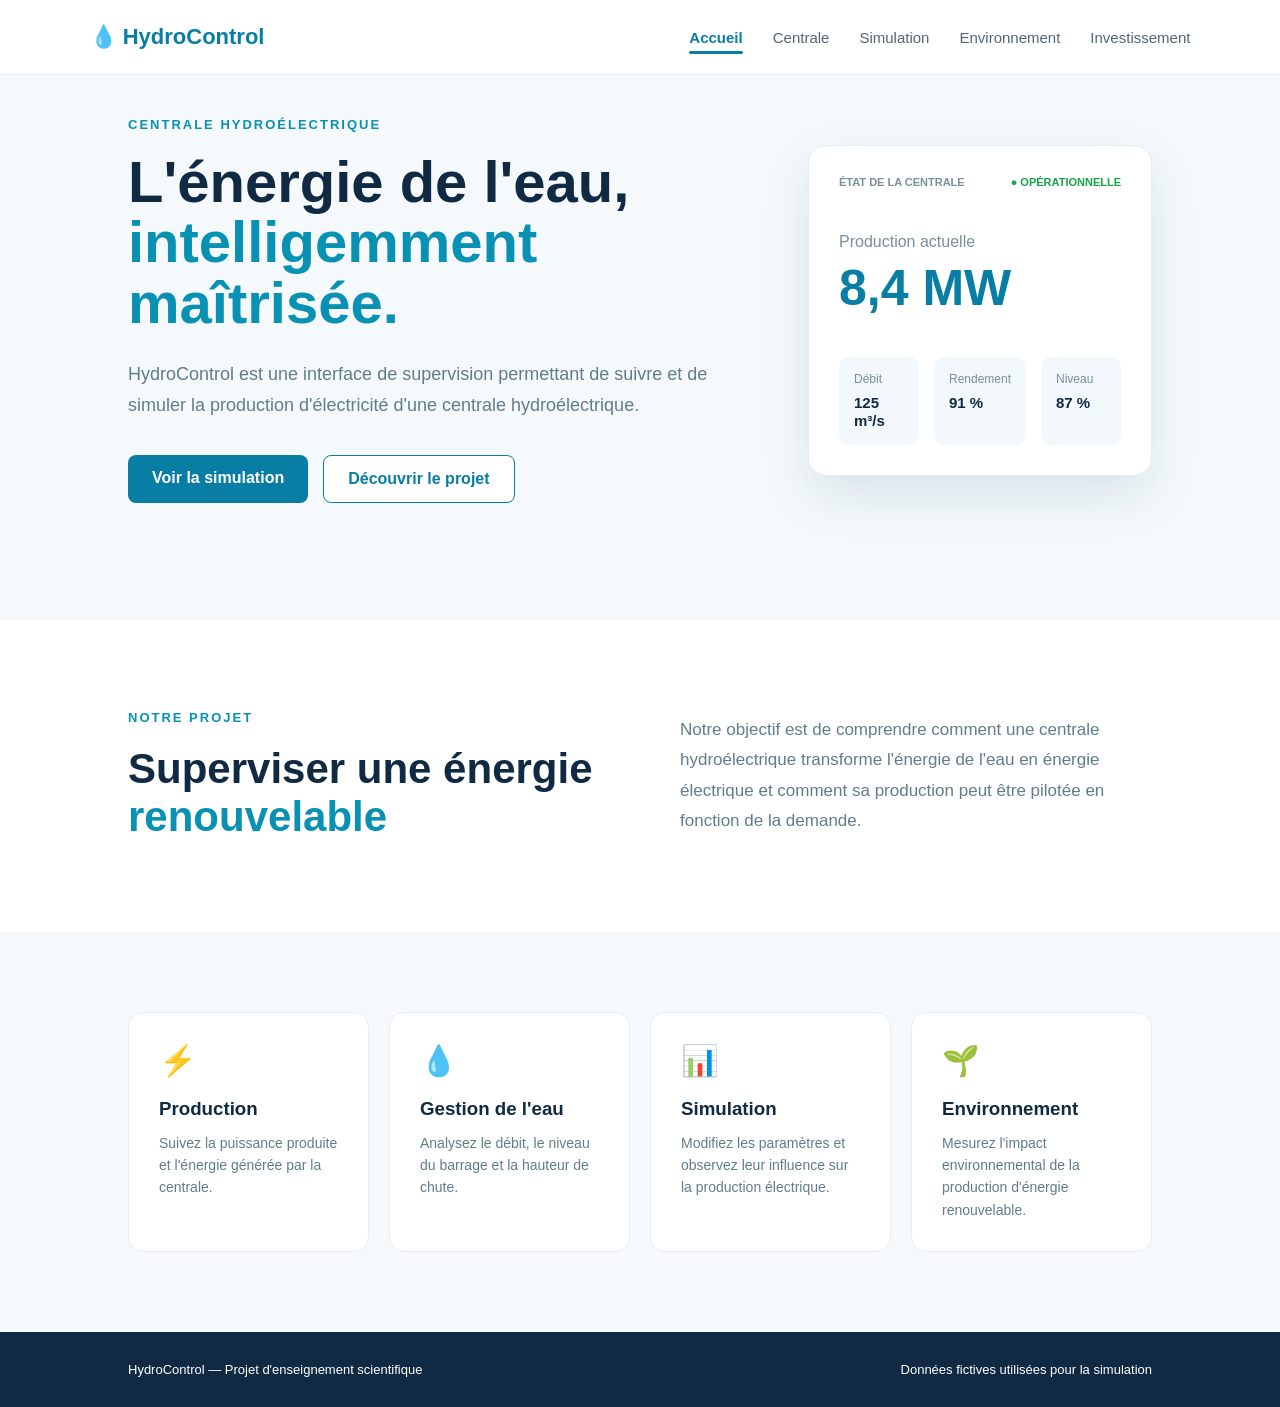
==== index.html @ a383a543 "Add files via upload Ajout des fichiers HydroControl." ====
<!DOCTYPE html>

<html lang="fr">
<head>
    <meta charset="UTF-8">
    <meta name="viewport" content="width=device-width, initial-scale=1.0">
    <title>HydroControl</title>


<link rel="stylesheet" href="style.css">

</head>

<body>


<header>
    <div class="logo">
        💧 HydroControl
    </div>

    <nav>
    <a href="index.html"class="active">Accueil</a>
    <a href="centrale.html">Centrale</a>
    <a href="simulation.html" >Simulation</a>
    <a href="environnement.html">Environnement</a>
    <a href="investissement.html">Investissement</a>
</nav>

</header>


<main>

    <section class="hero">

        <div class="hero-text">
            <p class="surtitle">CENTRALE HYDROÉLECTRIQUE</p>

            <h1>
                L'énergie de l'eau,<br>
                <span>intelligemment maîtrisée.</span>
            </h1>

            <p class="description">
                HydroControl est une interface de supervision permettant
                de suivre et de simuler la production d'électricité
                d'une centrale hydroélectrique.
            </p>


            <div class="buttons">

                <a href="simulation.html" class="button-link">
                    Voir la simulation
                </a>

                <a href="centrale.html" class="button-link secondary">
                    Découvrir le projet
                </a>

            </div>

        </div>


        <div class="hero-card">

            <div class="card-header">
                <span>ÉTAT DE LA CENTRALE</span>
                <span class="status">
                    ● OPÉRATIONNELLE
                </span>
            </div>

            <div class="production">
                <p>Production actuelle</p>
                <h2 id="production">8,4 MW</h2>
            </div>

            <div class="stats">

                <div>
                    <p>Débit</p>
                    <strong>125 m³/s</strong>
                </div>

                <div>
                    <p>Rendement</p>
                    <strong>91 %</strong>
                </div>

                <div>
                    <p>Niveau</p>
                    <strong>87 %</strong>
                </div>

            </div>

        </div>

    </section>


    <section class="intro">

        <div>
            <p class="surtitle">NOTRE PROJET</p>

            <h2>
                Superviser une énergie
                <span>renouvelable</span>
            </h2>
        </div>

        <p>
            Notre objectif est de comprendre comment une centrale
            hydroélectrique transforme l'énergie de l'eau en énergie
            électrique et comment sa production peut être pilotée
            en fonction de la demande.
        </p>

    </section>


    <section class="features">

        <div class="feature-card">
            <div class="icon">⚡</div>
            <h3>Production</h3>
            <p>
                Suivez la puissance produite et l'énergie générée
                par la centrale.
            </p>
        </div>

        <div class="feature-card">
            <div class="icon">💧</div>
            <h3>Gestion de l'eau</h3>
            <p>
                Analysez le débit, le niveau du barrage et la
                hauteur de chute.
            </p>
        </div>

        <div class="feature-card">
            <div class="icon">📊</div>
            <h3>Simulation</h3>
            <p>
                Modifiez les paramètres et observez leur influence
                sur la production électrique.
            </p>
        </div>

        <div class="feature-card">
            <div class="icon">🌱</div>
            <h3>Environnement</h3>
            <p>
                Mesurez l'impact environnemental de la production
                d'énergie renouvelable.
            </p>
        </div>

    </section>

</main>


<footer>
    <p>HydroControl — Projet d'enseignement scientifique</p>
    <p>Données fictives utilisées pour la simulation</p>
</footer>


<script src="script.js"></script>


</body>
</html>
---- style.css ----
* {
  margin: 0;
  padding: 0;
  box-sizing: border-box;
  }

body {
font-family: Arial, Helvetica, sans-serif;
background: #f5f9fc;
color: #102a43;
}

/* =========================
HEADER
========================= */

header {
height: 75px;
background: white;
display: flex;
align-items: center;
justify-content: space-between;
padding: 0 7%;
border-bottom: 1px solid #e5edf3;
}

.logo {
font-size: 22px;
font-weight: bold;
color: #087ea4;
}

nav {
display: flex;
gap: 30px;
}

nav a {
text-decoration: none;
color: #526777;
font-size: 15px;
transition: 0.2s;
}

nav a:hover {
color: #087ea4;
}

/* =========================
HERO
========================= */

.hero {
min-height: 620px;
display: flex;
align-items: center;
justify-content: space-between;
gap: 80px;
padding: 80px 10%;
}

.hero-text {
max-width: 600px;
}

.surtitle {
color: #0891b2;
font-size: 13px;
font-weight: bold;
letter-spacing: 2px;
margin-bottom: 20px;
}

h1 {
font-size: 58px;
line-height: 1.05;
margin-bottom: 25px;
}

h1 span,
h2 span {
color: #0891b2;
}

.description {
color: #607d8b;
font-size: 18px;
line-height: 1.7;
margin-bottom: 35px;
}

/* =========================
BUTTONS
========================= */

.buttons {
display: flex;
gap: 15px;
}

button {
border: none;
background: #087ea4;
color: white;
padding: 15px 25px;
border-radius: 8px;
font-size: 15px;
font-weight: bold;
cursor: pointer;
transition: 0.2s;
}

button:hover {
background: #066782;
transform: translateY(-2px);
}

button.secondary {
background: white;
color: #087ea4;
border: 1px solid #b8d9e5;
}

/* =========================
CARD CENTRALE
========================= */

.hero-card {
width: 430px;
background: white;
padding: 30px;
border-radius: 18px;
box-shadow: 0 20px 50px rgba(20, 80, 100, 0.12);
border: 1px solid #e2edf2;
}

.card-header {
display: flex;
justify-content: space-between;
font-size: 11px;
font-weight: bold;
color: #78909c;
}

.status {
color: #16a34a;
}

.production {
margin-top: 45px;
margin-bottom: 40px;
}

.production p {
color: #78909c;
margin-bottom: 8px;
}

.production h2 {
font-size: 50px;
color: #087ea4;
}

.stats {
display: grid;
grid-template-columns: repeat(3, 1fr);
gap: 15px;
}

.stats div {
background: #f2f8fb;
padding: 15px;
border-radius: 10px;
}

.stats p {
color: #78909c;
font-size: 12px;
margin-bottom: 8px;
}

.stats strong {
font-size: 15px;
}

/* =========================
INTRO
========================= */

.intro {
background: white;
padding: 90px 10%;
display: grid;
grid-template-columns: 1fr 1fr;
gap: 80px;
align-items: center;
}

.intro h2 {
font-size: 42px;
line-height: 1.15;
}

.intro > p {
color: #607d8b;
line-height: 1.8;
font-size: 17px;
}

/* =========================
FEATURES
========================= */

.features {
padding: 80px 10%;
display: grid;
grid-template-columns: repeat(4, 1fr);
gap: 20px;
}

.feature-card {
background: white;
padding: 30px;
border-radius: 15px;
border: 1px solid #e5edf3;
transition: 0.2s;
}

.feature-card:hover {
transform: translateY(-5px);
box-shadow: 0 15px 35px rgba(20, 80, 100, 0.1);
}

.icon {
font-size: 30px;
margin-bottom: 20px;
}

.feature-card h3 {
margin-bottom: 12px;
}

.feature-card p {
color: #607d8b;
line-height: 1.6;
font-size: 14px;
}

/* =========================
FOOTER
========================= */

footer {
background: #102a43;
color: white;
padding: 30px 10%;
display: flex;
justify-content: space-between;
font-size: 13px;
}

/* =========================
RESPONSIVE
========================= */

@media (max-width: 900px) {


.hero {
    flex-direction: column;
    align-items: flex-start;
}

.hero-card {
    width: 100%;
}

.intro {
    grid-template-columns: 1fr;
}

.features {
    grid-template-columns: 1fr 1fr;
}

nav {
    display: none;
}


}
/* =========================
PAGE SIMULATION
========================= */

.simulation-header {
padding: 80px 10% 40px;
}

.simulation-header h1 {
max-width: 850px;
}

/* PARAMÈTRES + RÉSULTAT */

.simulation-container {
padding: 40px 10% 90px;


display: grid;
grid-template-columns: 1fr 1fr;

gap: 30px;


}

.parameters,
.result {
background: white;


border: 1px solid #e2edf2;
border-radius: 18px;

padding: 35px;


}

.parameters h2 {
margin-bottom: 35px;
}

.parameter {
margin-bottom: 35px;
}

.parameter label {
display: block;


font-weight: bold;

margin-bottom: 15px;


}

.input-line {
display: flex;
align-items: center;


gap: 20px;


}

.input-line input {
flex: 1;
}

.input-line strong {
min-width: 90px;


color: #087ea4;


}

/* BARRES DE SIMULATION */

input[type="range"] {
accent-color: #087ea4;
}

/* RÉSULTAT */

.result {
background: linear-gradient(
135deg,
#087ea4,
#0e7490
);


color: white;

display: flex;
flex-direction: column;
justify-content: center;


}

.result > p {
font-size: 12px;
font-weight: bold;
letter-spacing: 2px;
opacity: 0.8;
}

.result h2 {
font-size: 60px;


margin: 15px 0 45px;


}

.result-info {
display: grid;
grid-template-columns: repeat(3, 1fr);


gap: 15px;


}

.result-info div {
background: rgba(255, 255, 255, 0.12);


padding: 15px;

border-radius: 10px;


}

.result-info span {
display: block;


font-size: 12px;

opacity: 0.75;

margin-bottom: 8px;

}

/* FORMULE */

.formula-section {
background: white;


padding: 90px 10%;

text-align: center;


}

.formula-section h2 {
font-size: 38px;


margin-bottom: 40px;


}

.formula {
display: inline-block;


background: #f2f8fb;

color: #087ea4;

font-size: 32px;
font-weight: bold;

padding: 25px 45px;

border-radius: 12px;

margin-bottom: 40px;


}

.formula-explanation {
display: grid;


grid-template-columns: repeat(5, 1fr);

gap: 15px;

text-align: left;


}

.formula-explanation div {
padding: 20px;


border: 1px solid #e2edf2;

border-radius: 12px;


}

.formula-explanation strong {
display: block;


font-size: 24px;

color: #087ea4;

margin-bottom: 10px;


}

.formula-explanation span {
color: #607d8b;


font-size: 13px;


}

/* RESPONSIVE */

@media (max-width: 900px) {


.simulation-container {
    grid-template-columns: 1fr;
}

.formula-explanation {
    grid-template-columns: 1fr 1fr;
}

.result h2 {
    font-size: 45px;
}


}
/* =========================
PAGE ENVIRONNEMENT
========================= */

.environment-stats {
padding: 30px 10% 80px;
display: grid;
grid-template-columns: repeat(4, 1fr);
gap: 20px;
}

.environment-card {
background: white;
border: 1px solid #e2edf2;
border-radius: 18px;
padding: 30px;
}

.environment-icon {
font-size: 30px;
margin-bottom: 25px;
}

.environment-card p {
color: #607d8b;
font-size: 14px;
margin-bottom: 8px;
}

.environment-card h2 {
color: #087ea4;
font-size: 32px;
margin-bottom: 5px;
}

.environment-card span {
color: #78909c;
font-size: 13px;
}

.environment-content {
background: white;
padding: 90px 10%;
display: grid;
grid-template-columns: 1fr 1fr;
gap: 80px;
align-items: center;
}

.environment-content h2,
.environment-impact h2 {
font-size: 40px;
line-height: 1.2;
margin-bottom: 25px;
}

.environment-content p {
color: #607d8b;
line-height: 1.8;
margin-bottom: 20px;
}

.environment-box {
background: #f2f8fb;
padding: 35px;
border-radius: 18px;
}

.environment-box h3 {
margin-bottom: 15px;
}

.water-bar {
width: 100%;
height: 14px;
background: #dbeaf0;
border-radius: 20px;
overflow: hidden;
margin: 30px 0 15px;
}

.water-level {
width: 72%;
height: 100%;
background: #087ea4;
border-radius: 20px;
}

.water-info {
display: flex;
justify-content: space-between;
}

.water-info span {
color: #607d8b;
}

.water-info strong {
color: #087ea4;
}

.environment-impact {
padding: 90px 10%;
}

.impact-grid {
display: grid;
grid-template-columns: repeat(3, 1fr);
gap: 25px;
margin-top: 45px;
}

.impact-grid > div {
background: white;
border: 1px solid #e2edf2;
border-radius: 15px;
padding: 30px;
}

.impact-grid h3 {
margin-bottom: 15px;
}

.impact-grid p {
color: #607d8b;
line-height: 1.7;
}

@media (max-width: 900px) {


.environment-stats {
    grid-template-columns: 1fr 1fr;
}

.environment-content {
    grid-template-columns: 1fr;
}

.impact-grid {
    grid-template-columns: 1fr;
}


}

/* =========================
PAGE INVESTISSEMENT
========================= */

.investment-hero {
padding: 100px 10%;
background: linear-gradient(120deg, #e8f6fb, #f5f9fc);
}

.investment-hero h1 {
max-width: 850px;
}

.investment-hero h1 span,
.investment-presentation h2 span,
.investment-conclusion h2 span {
color: #0891b2;
}

.investment-hero .description {
max-width: 700px;
}

.investment-button {
display: inline-block;
background: #087ea4;
color: white;
text-decoration: none;
padding: 15px 25px;
border-radius: 8px;
font-weight: bold;
transition: 0.2s;
}

.investment-button:hover {
background: #066782;
transform: translateY(-2px);
}

.investment-note {
margin-top: 20px;
color: #607d8b;
font-size: 13px;
}

.investment-stats {
padding: 60px 10%;
display: grid;
grid-template-columns: repeat(3, 1fr);
gap: 25px;
}

.investment-card {
background: white;
border: 1px solid #e2edf2;
border-radius: 16px;
padding: 30px;
}

.investment-card > span {
font-size: 30px;
}

.investment-card p {
margin: 20px 0 10px;
color: #607d8b;
}

.investment-card h2 {
color: #087ea4;
font-size: 28px;
margin-bottom: 12px;
}

.investment-card small {
color: #78909c;
}

.investment-presentation {
background: white;
padding: 90px 10%;
display: grid;
grid-template-columns: 1fr 1fr;
gap: 70px;
align-items: center;
}

.investment-presentation h2,
.investment-budget h2,
.investment-conclusion h2 {
font-size: 40px;
line-height: 1.2;
margin-bottom: 25px;
}

.investment-presentation > div:first-child > p:not(.surtitle) {
color: #607d8b;
line-height: 1.8;
margin-bottom: 20px;
}

.investment-benefits > div {
display: flex;
gap: 20px;
padding: 20px 0;
border-bottom: 1px solid #e5edf3;
}

.investment-benefits > div > span {
color: #0891b2;
font-size: 22px;
font-weight: bold;
}

.investment-benefits h3 {
margin-bottom: 8px;
}

.investment-benefits p {
color: #607d8b;
line-height: 1.6;
}

.investment-budget {
padding: 90px 10%;
}

.budget-description {
color: #607d8b;
line-height: 1.7;
max-width: 750px;
margin-bottom: 35px;
}

.budget-table {
background: white;
border: 1px solid #e2edf2;
border-radius: 15px;
padding: 10px 30px;
}

.budget-line {
display: flex;
justify-content: space-between;
gap: 20px;
padding: 22px 0;
border-bottom: 1px solid #e5edf3;
}

.budget-line strong {
color: #087ea4;
text-align: right;
}

.budget-total {
border-bottom: none;
font-size: 18px;
font-weight: bold;
}

.budget-warning {
margin-top: 20px;
color: #607d8b;
font-size: 13px;
line-height: 1.7;
}

.investment-conclusion {
padding: 90px 10%;
background: white;
text-align: center;
}

.investment-conclusion h2 {
max-width: 850px;
margin: 0 auto 25px;
}

.investment-conclusion > p:not(.surtitle) {
max-width: 700px;
margin: 0 auto 30px;
color: #607d8b;
line-height: 1.8;
}

@media (max-width: 900px) {
.investment-stats {
grid-template-columns: 1fr;
}


.investment-presentation {
    grid-template-columns: 1fr;
}

.investment-presentation h2,
.investment-budget h2,
.investment-conclusion h2 {
    font-size: 32px;
}

}

@media (max-width: 550px) {
.budget-line {
flex-direction: column;
gap: 8px;
}


.budget-line strong {
    text-align: left;
}


}


/* CENTRALE INTERACTIVE */

.plant-layout {
    padding: 20px 5% 90px;
    display: grid;
    grid-template-columns: minmax(0, 1.8fr) minmax(260px, 0.8fr);
    gap: 25px;
    align-items: start;
}

.plant-panel,
.plant-info {
    background: white;
    border: 1px solid #e2edf2;
    border-radius: 18px;
    padding: 25px;
    min-width: 0;
}

.plant-panel-heading {
    display: flex;
    justify-content: space-between;
    gap: 15px;
    align-items: center;
}

.plant-panel-heading strong {
    font-size: 18px;
}

.plant-panel-heading p {
    margin-top: 7px;
    color: #607d8b;
    font-size: 13px;
}

.plant-status {
    color: #16834a;
    background: #e7f7ed;
    padding: 9px 12px;
    border-radius: 20px;
    font-size: 11px;
    font-weight: bold;
    white-space: nowrap;
}

.plant-svg {
    width: 100%;
    height: auto;
    display: block;
    margin-top: 15px;
    overflow: visible;
}

.plant-svg text {
    fill: #294657;
    font-size: 12px;
    font-weight: bold;
    pointer-events: none;
}

.plant-svg text.svg-small {
    fill: #607d8b;
    font-size: 10px;
    font-weight: normal;
}

.plant-part {
    cursor: pointer;
    outline: none;
}

.plant-part:hover,
.plant-part:focus {
    filter: drop-shadow(0 0 4px #54bde0);
}

.plant-part.selected {
    filter: drop-shadow(0 0 5px #0891b2);
}

.plant-legend {
    display: flex;
    flex-wrap: wrap;
    gap: 15px;
    border-top: 1px solid #e5edf3;
    padding-top: 18px;
    color: #607d8b;
    font-size: 12px;
}

.plant-legend span {
    display: flex;
    align-items: center;
    gap: 7px;
}

.plant-legend i {
    width: 12px;
    height: 12px;
    border-radius: 3px;
    display: inline-block;
}

.legend-water {
    background: #168bb9;
}

.legend-electric {
    background: #d99b27;
}

.plant-info .surtitle {
    margin-top: 5px;
}

.plant-info h2 {
    font-size: 27px;
    margin-bottom: 18px;
}

.plant-info > p:not(.surtitle) {
    color: #607d8b;
    line-height: 1.7;
}

.plant-reading {
    display: flex;
    flex-direction: column;
    gap: 8px;
    background: #f2f8fb;
    padding: 16px;
    border-radius: 10px;
    margin-top: 18px;
}

.plant-reading span {
    color: #607d8b;
    font-size: 13px;
}

.plant-reading strong {
    color: #087ea4;
}

#turbineButton {
    margin-top: 25px;
    width: 100%;
}

#turbineButton.stopped {
    background: #16834a;
}

.plant-hint {
    margin-top: 18px;
    font-size: 12px;
}

.water-flow {
    animation: waterMove 1s linear infinite;
}

.turbine-blades {
    transform-origin: 415px 345px;
    animation: turbineSpin 2s linear infinite;
}

.plant-layout.turbine-stopped .water-flow,
.plant-layout.turbine-stopped .turbine-blades {
    animation-play-state: paused;
}

@keyframes waterMove {
    to { stroke-dashoffset: -52; }
}

@keyframes turbineSpin {
    to { transform: rotate(360deg); }
}

@media (max-width: 1000px) {
    .plant-layout {
        grid-template-columns: 1fr;
    }
}

@media (max-width: 600px) {
    .plant-panel,
    .plant-info {
        padding: 15px;
    }

    .plant-panel-heading {
        align-items: flex-start;
        flex-direction: column;
    }

    .plant-svg text {
        font-size: 14px;
    }
}

header {
    height: 75px;
    background: white;
    display: flex;
    align-items: center;
    justify-content: space-between;
    padding: 0 7%;
    border-bottom: 1px solid #e5edf3;

    /* Header toujours visible */
    position: fixed;
    top: 0;
    left: 0;
    width: 100%;
    z-index: 1000;
}


/* Page actuellement sélectionnée dans le menu */
nav a.active {
    color: #087ea4;
    font-weight: bold;
    position: relative;
}

/* Petit trait bleu sous la page active */
nav a.active::after {
    content: "";
    position: absolute;
    bottom: -8px;
    left: 0;
    width: 100%;
    height: 3px;
    background-color: #087ea4;
    border-radius: 3px;
}

/* Animation au survol des autres liens */
nav a {
    position: relative;
    transition: color 0.2s ease;
}

nav a:hover {
    color: #087ea4;
}

.button-link {
    display: inline-block;
    padding: 14px 24px;
    background-color: #087ea4;
    color: white;
    text-decoration: none;
    border-radius: 8px;
    font-weight: bold;
    transition: 0.2s ease;
}

.button-link:hover {
    background-color: #066582;
    transform: translateY(-2px);
}

.button-link.secondary {
    background-color: white;
    color: #087ea4;
    border: 1px solid #087ea4;
}

.button-link.secondary:hover {
    background-color: #eaf7fb;
}
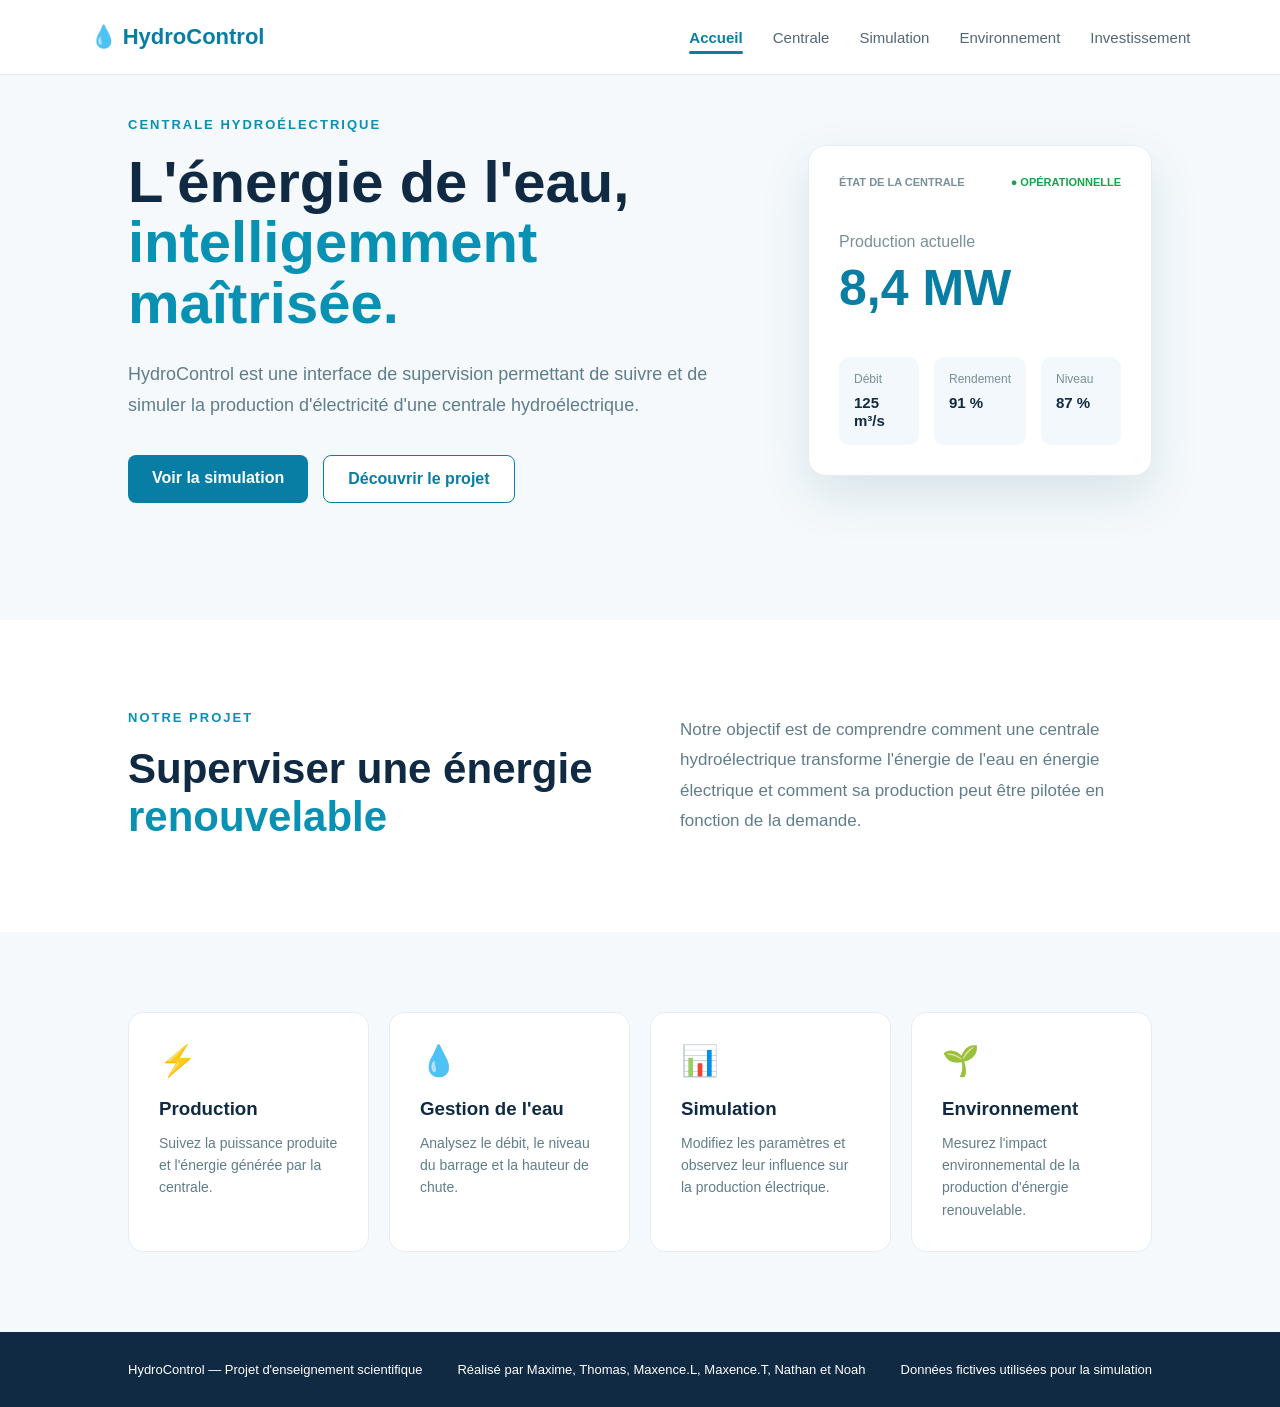
==== commit 04098e72: "Add files via upload" ====
--- a/index.html
+++ b/index.html
@@ -168,6 +168,7 @@
 
 <footer>
     <p>HydroControl — Projet d'enseignement scientifique</p>
+    <p>Réalisé par Maxime, Thomas, Maxence.L, Maxence.T, Nathan et Noah</p>
     <p>Données fictives utilisées pour la simulation</p>
 </footer>
 
